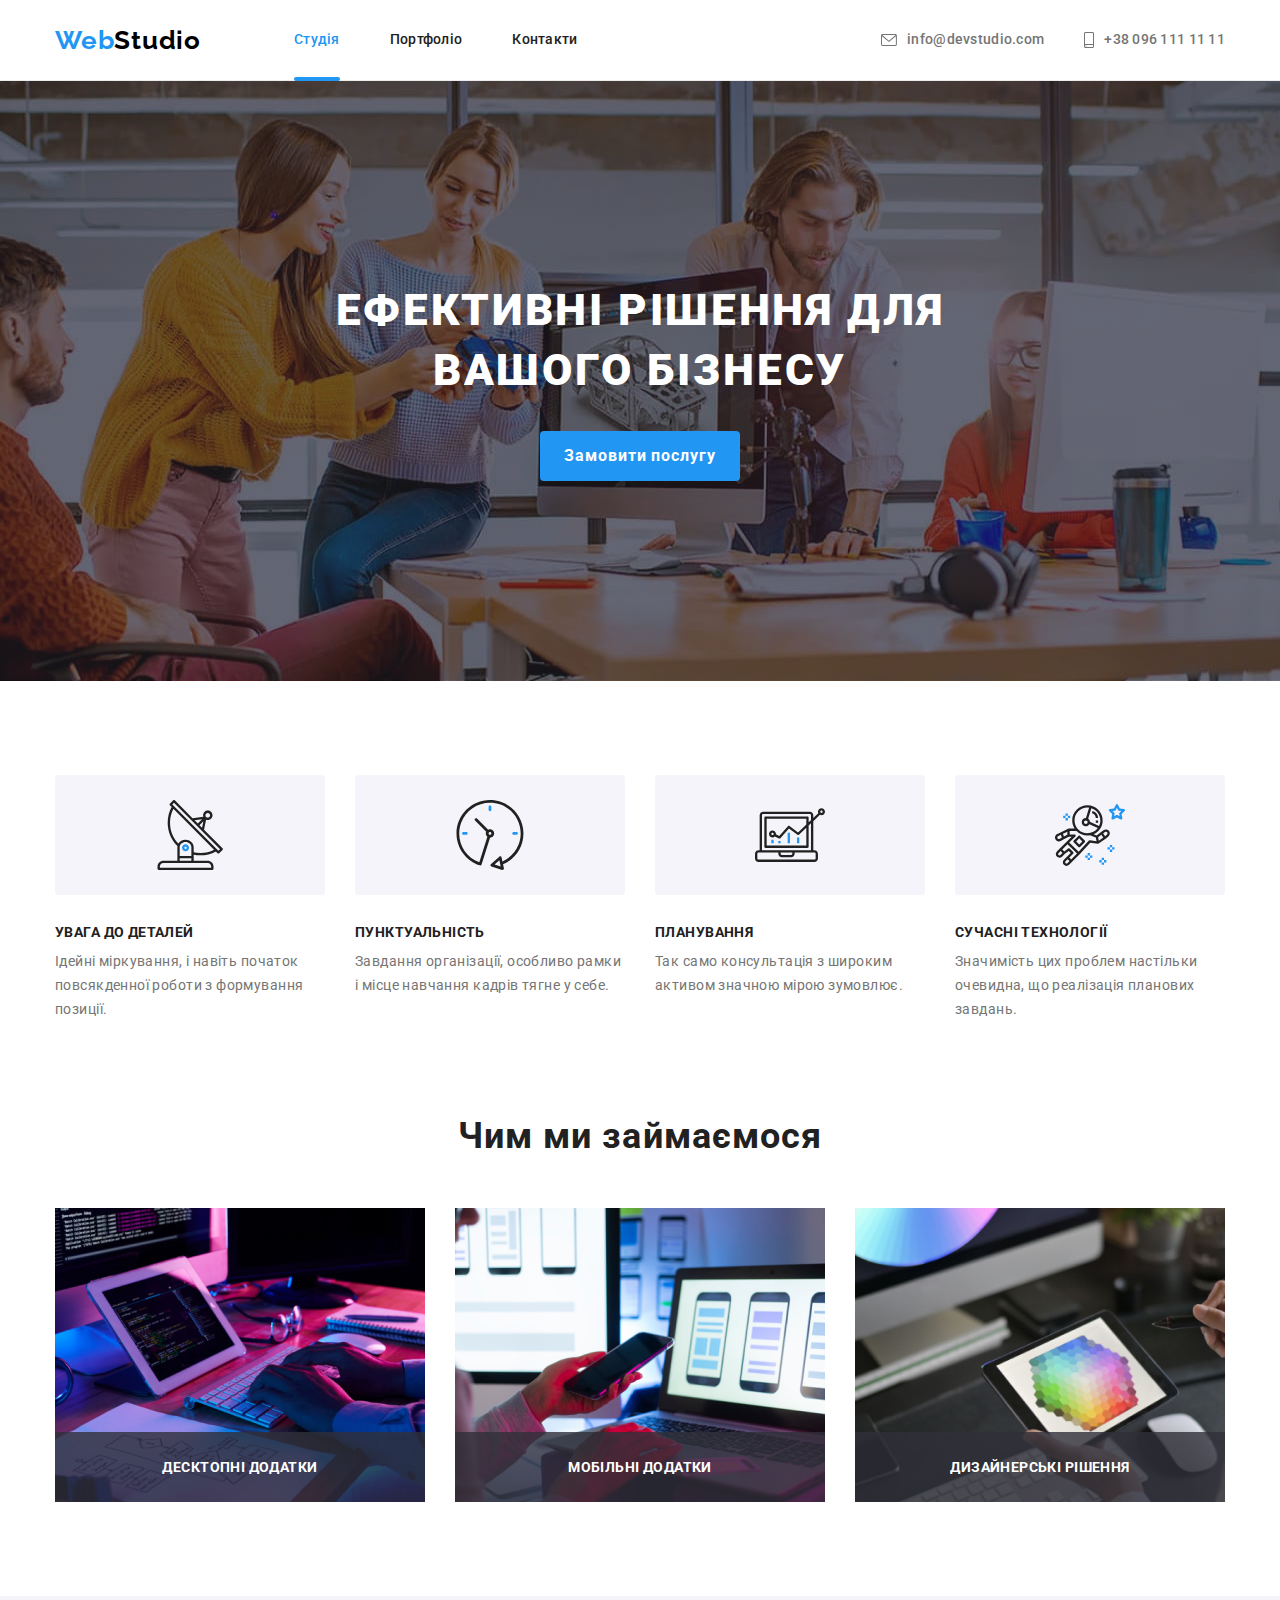
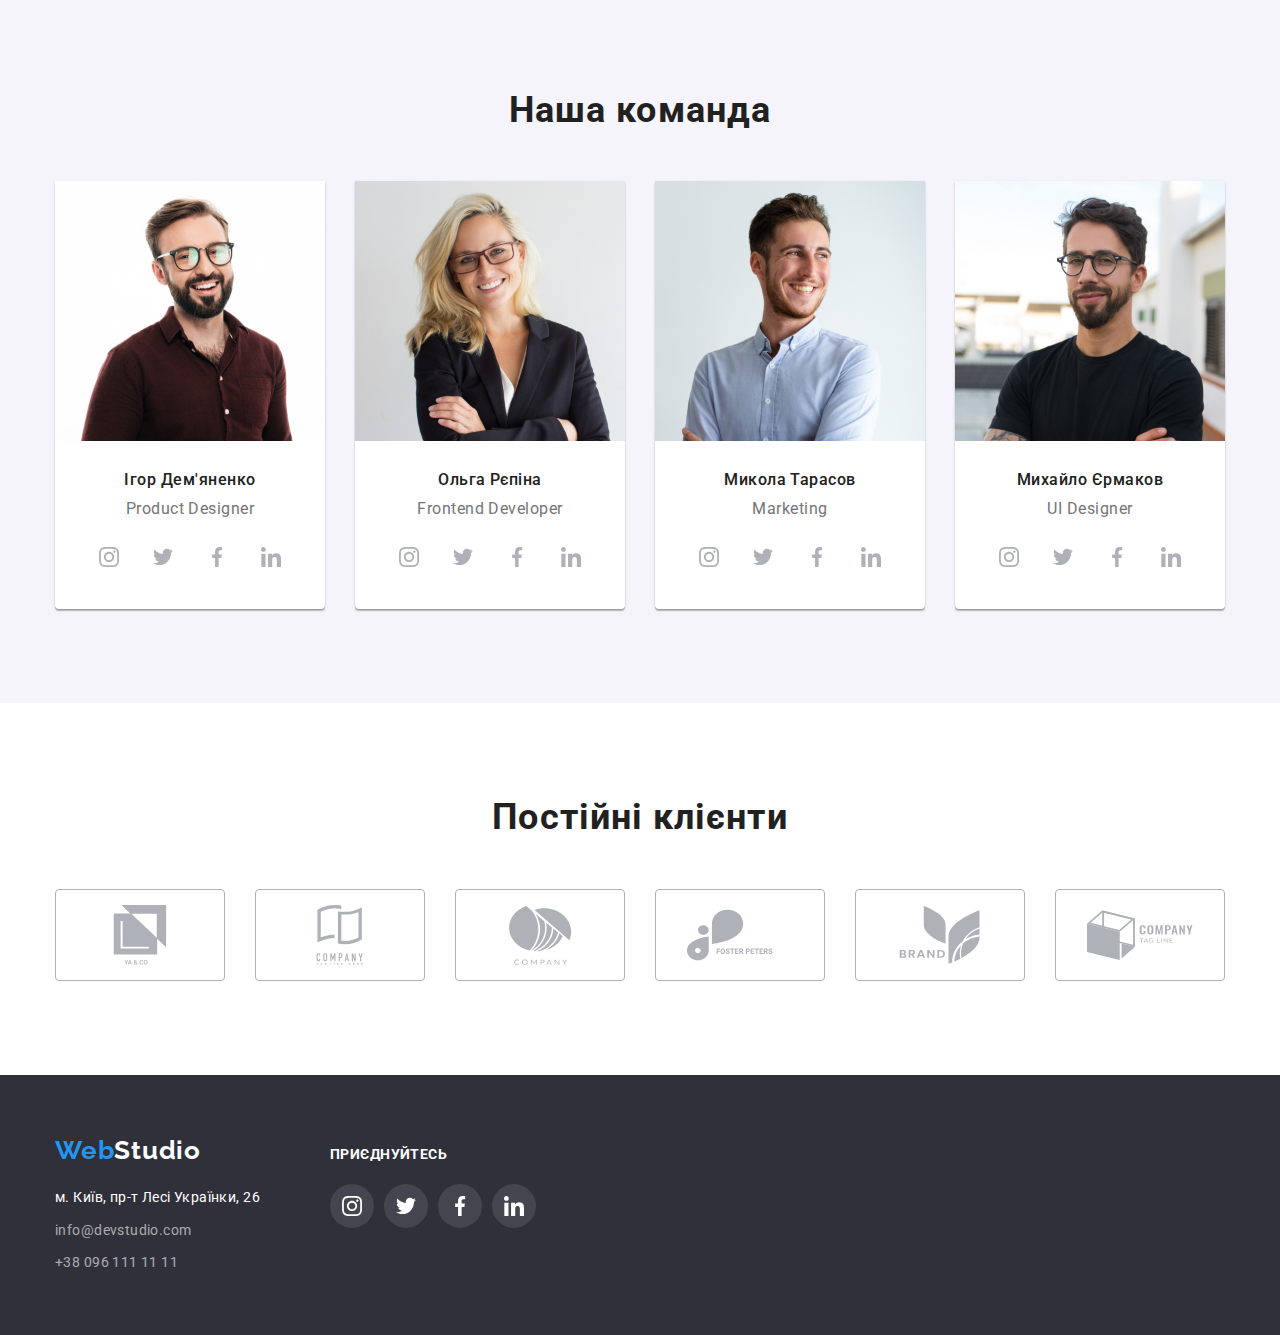
==== index.html @ 9bfa553c "start-hw" ====
<!DOCTYPE html>
<html lang="uk">
  <head>
    <meta charset="UTF-8" />
    <meta http-equiv="X-UA-Compatible" content="IE=edge" />
    <meta name="viewport" content="width=device-width, initial-scale=1.0" />
    <title>Document</title>
    <link rel="preconnect" href="https://fonts.googleapis.com" />
    <link rel="preconnect" href="https://fonts.gstatic.com" crossorigin />
    <link
      href="https://fonts.googleapis.com/css2?family=Raleway:wght@700&family=Roboto:wght@400;500;700;900&display=swap"
      rel="stylesheet"
    />
    <link
      rel="stylesheet"
      href="https://cdnjs.cloudflare.com/ajax/libs/modern-normalize/1.1.0/modern-normalize.min.css"
    />

    <link rel="stylesheet" href="./css/style.css" />
  </head>
  <body>
    <!-- Header -->
    <header>
      <div class="container">
        <a href="./index.html" class="logo">
          <span class="logo-title-one">Web</span
          ><span class="logo-title-two">Studio</span></a
        >
        <nav class="header-nav">
          <ul class="header-list">
            <li class="header-item">
              <a href="./index.html" class="list-link current">Студія</a>
            </li>
            <li class="header-item">
              <a href="./portfolio.html" class="list-link">Портфоліо</a>
            </li>
            <li class="header-item">
              <a href="./index.html" class="list-link">Контакти</a>
            </li>
          </ul>
        </nav>
        <ul class="header-link">
          <li class="header-items">
            <a href="mailto:info@devstudio.com" class="header-links"
              ><svg width="16" height="12" class="icon-mail">
                <use href="./images/icons.svg#icon-envelope1"></use>
              </svg>

              info@devstudio.com</a
            >
          </li>
          <li class="header-items">
            <a href="tel:+380961111111" class="header-links">
              <svg class="icon-tell" width="10" height="16">
                <use href="./images/icons.svg#icon-smartphone"></use>
              </svg>
              +38 096 111 11 11</a
            >
          </li>
        </ul>
      </div>
    </header>
    <main>
      <!--Hero-->
      <section class="hero">
        <div class="container">
          <h1 class="hero-title">
            Ефективні рішення для <br />
            вашого бізнесу
          </h1>
          <button type="button" class="button-primary" data-modal-open>
            Замовити послугу
          </button>
        </div>
      </section>
      <!--about-->
      <section class="section">
        <div class="container">
          <h2 class="about-titles">Наші особливості</h2>
          <ul class="about-list">
            <li class="about-items">
              <div class="icon-box">
                <svg class="icon-about">
                  <use href="./images/icons.svg#icon-antenna"></use>
                </svg>
              </div>
              <h3 class="about-title">УВАГА ДО ДЕТАЛЕЙ</h3>
              <p class="about-text">
                Ідейні міркування, і навіть початок повсякденної роботи з
                формування позиції.
              </p>
            </li>

            <li class="about-items">
              <div class="icon-box">
                <svg class="icon-about">
                  <use href="./images/icons.svg#icon-clock"></use>
                </svg>
              </div>
              <h3 class="about-title">ПУНКТУАЛЬНІСТЬ</h3>
              <p class="about-text">
                Завдання організації, особливо рамки і місце навчання кадрів
                тягне у себе.
              </p>
            </li>

            <li class="about-items">
              <div class="icon-box">
                <svg class="icon-about">
                  <use href="./images/icons.svg#icon-diagram"></use>
                </svg>
              </div>
              <h3 class="about-title">ПЛАНУВАННЯ</h3>
              <p class="about-text">
                Так само консультація з широким активом значною мірою зумовлює.
              </p>
            </li>

            <li class="about-items">
              <div class="icon-box">
                <svg class="icon-about">
                  <use href="./images/icons.svg#icon-astronaut"></use>
                </svg>
              </div>
              <h3 class="about-title">СУЧАСНІ ТЕХНОЛОГІЇ</h3>
              <p class="about-text">
                Значимість цих проблем настільки очевидна, що реалізація
                планових завдань.
              </p>
            </li>
          </ul>
        </div>
      </section>
      <!--Projects-->
      <section class="section projects">
        <div class="container">
          <h2 class="projects-title">Чим ми займаємося</h2>
          <ul class="projects-list">
            <li class="projects-img">
              <div class="projects-box">
                <img
                  src="./images/img1.jpg"
                  alt="Десктопні_додатки"
                  width="370"
                  height="294"
                />
                <div class="projects-tumb">
                  <p class="projects-text">ДЕСКТОПНІ ДОДАТКИ</p>
                </div>
              </div>
            </li>
            <li class="projects-img">
              <div class="projects-box">
                <img
                  src="./images/img2.jpg"
                  alt="мобільні_додатки "
                  width="370"
                  height="294"
                />
                <div class="projects-tumb">
                  <p class="projects-text">МОБІЛЬНІ ДОДАТКИ</p>
                </div>
              </div>
            </li>
            <li class="projects-img">
              <div class="projects-box">
                <img
                  src="./images/img3.jpg"
                  alt="дизайнерські_рішення"
                  width="370"
                  height="294"
                />
                <div class="projects-tumb">
                  <p class="projects-text">ДИЗАЙНЕРСЬКІ РІШЕННЯ</p>
                </div>
              </div>
            </li>
          </ul>
        </div>
      </section>
      <!--Team-->
      <section class="section team">
        <div class="container">
          <h2 class="team-title">Наша команда</h2>
          <ul class="team-list">
            <li class="team-box">
              <img
                src="./images/img4.jpg"
                alt=" Фото Ігор Дем'яненко"
                width="270"
                height="260"
              />
              <div class="team-content">
                <h3 class="team-names">Ігор Дем'яненко</h3>
                <p class="team-position">Product Designer</p>
                <ul class="team-soc-list">
                  <li class="team-soc-item">
                    <a href="#" class="icon-soc-link">
                      <svg width="20" height="20" class="team-soc-icon">
                        <use href="./images/icons.svg#icon-instagram"></use>
                      </svg>
                    </a>
                  </li>
                  <li class="team-soc-item">
                    <a href="#" class="icon-soc-link">
                      <svg width="20" height="20" class="team-soc-icon">
                        <use href="./images/icons.svg#icon-twitter"></use>
                      </svg>
                    </a>
                  </li>
                  <li class="team-soc-item">
                    <a href="#" class="icon-soc-link">
                      <svg width="20" height="20" class="team-soc-icon">
                        <use href="./images/icons.svg#icon-facebook"></use>
                      </svg>
                    </a>
                  </li>
                  <li class="team-soc-item">
                    <a href="#" class="icon-soc-link">
                      <svg width="20" height="20" class="team-soc-icon">
                        <use href="./images/icons.svg#icon-linkedin"></use>
                      </svg>
                    </a>
                  </li>
                </ul>
              </div>
            </li>

            <li class="team-box">
              <img
                src="./images/img5.jpg"
                alt="Фото Ольга Рєпіна"
                width="270"
                height="260"
              />
              <div class="team-content">
                <h3 class="team-names">Ольга Рєпіна</h3>
                <p class="team-position">Frontend Developer</p>
                <ul class="team-soc-list">
                  <li class="team-soc-item">
                    <a href="#" class="icon-soc-link">
                      <svg width="20" height="20" class="team-soc-icon">
                        <use href="./images/icons.svg#icon-instagram"></use>
                      </svg>
                    </a>
                  </li>
                  <li class="team-soc-item">
                    <a href="#" class="icon-soc-link">
                      <svg width="20" height="20" class="team-soc-icon">
                        <use href="./images/icons.svg#icon-twitter"></use>
                      </svg>
                    </a>
                  </li>
                  <li class="team-soc-item">
                    <a href="#" class="icon-soc-link">
                      <svg width="20" height="20" class="team-soc-icon">
                        <use href="./images/icons.svg#icon-facebook"></use>
                      </svg>
                    </a>
                  </li>
                  <li class="team-soc-item">
                    <a href="#" class="icon-soc-link">
                      <svg width="20" height="20" class="team-soc-icon">
                        <use href="./images/icons.svg#icon-linkedin"></use>
                      </svg>
                    </a>
                  </li>
                </ul>
              </div>
            </li>

            <li class="team-box">
              <img
                src="./images/img6.jpg"
                alt="Фото Микола Тарасов"
                width="270"
                height="260"
              />
              <div class="team-content">
                <h3 class="team-names">Микола Тарасов</h3>
                <p class="team-position">Marketing</p>
                <ul class="team-soc-list">
                  <li class="team-soc-item">
                    <a href="#" class="icon-soc-link">
                      <svg width="20" height="20" class="team-soc-icon">
                        <use href="./images/icons.svg#icon-instagram"></use>
                      </svg>
                    </a>
                  </li>
                  <li class="team-soc-item">
                    <a href="#" class="icon-soc-link">
                      <svg width="20" height="20" class="team-soc-icon">
                        <use href="./images/icons.svg#icon-twitter"></use>
                      </svg>
                    </a>
                  </li>
                  <li class="team-soc-item">
                    <a href="#" class="icon-soc-link">
                      <svg width="20" height="20" class="team-soc-icon">
                        <use href="./images/icons.svg#icon-facebook"></use>
                      </svg>
                    </a>
                  </li>
                  <li class="team-soc-item">
                    <a href="#" class="icon-soc-link">
                      <svg width="20" height="20" class="team-soc-icon">
                        <use href="./images/icons.svg#icon-linkedin"></use>
                      </svg>
                    </a>
                  </li>
                </ul>
              </div>
            </li>

            <li class="team-box">
              <img
                src="./images/img7.jpg"
                alt="Фото Михайло Єрмаков"
                width="270"
                height="260"
              />
              <div class="team-content">
                <h3 class="team-names">Михайло Єрмаков</h3>
                <p class="team-position">UI Designer</p>
                <ul class="team-soc-list">
                  <li class="team-soc-item">
                    <a href="#" class="icon-soc-link">
                      <svg width="20" height="20" class="team-soc-icon">
                        <use href="./images/icons.svg#icon-instagram"></use>
                      </svg>
                    </a>
                  </li>
                  <li class="team-soc-item">
                    <a href="#" class="icon-soc-link">
                      <svg width="20" height="20" class="team-soc-icon">
                        <use href="./images/icons.svg#icon-twitter"></use>
                      </svg>
                    </a>
                  </li>
                  <li class="team-soc-item">
                    <a href="#" class="icon-soc-link">
                      <svg width="20" height="20" class="team-soc-icon">
                        <use href="./images/icons.svg#icon-facebook"></use>
                      </svg>
                    </a>
                  </li>
                  <li class="team-soc-item">
                    <a href="#" class="icon-soc-link">
                      <svg width="20" height="20" class="team-soc-icon">
                        <use href="./images/icons.svg#icon-linkedin"></use>
                      </svg>
                    </a>
                  </li>
                </ul>
              </div>
            </li>
          </ul>
        </div>
      </section>
      <!--Clients-->
      <section class="section">
        <div class="container">
          <h2 class="client-title">Постійні клієнти</h2>
          <ul class="client-list">
            <li class="client-item">
              <a href="#" class="client-link">
                <svg width="106" height="60" class="client-icon">
                  <use href="./images/icons.svg#icon-yaco"></use>
                </svg>
              </a>
            </li>
            <li class="client-item">
              <a href="#" class="client-link">
                <svg width="106" height="60" class="client-icon">
                  <use href="./images/icons.svg#icon-tag-line-here"></use>
                </svg>
              </a>
            </li>
            <li class="client-item">
              <a href="#" class="client-link">
                <svg width="106" height="60" class="client-icon">
                  <use href="./images/icons.svg#icon-company"></use>
                </svg>
              </a>
            </li>
            <li class="client-item">
              <a href="#" class="client-link">
                <svg width="106" height="60" class="client-icon">
                  <use href="./images/icons.svg#icon-foster-peters"></use>
                </svg>
              </a>
            </li>
            <li class="client-item">
              <a href="#" class="client-link">
                <svg width="106" height="60" class="client-icon">
                  <use href="./images/icons.svg#icon-brand"></use>
                </svg>
              </a>
            </li>
            <li class="client-item">
              <a href="#" class="client-link">
                <svg width="106" height="60" class="client-icon">
                  <use href="./images/icons.svg#icon-tag-line"></use>
                </svg>
              </a>
            </li>
          </ul>
        </div>
      </section>
    </main>
    <!--Footer-->
    <footer>
      <div class="container footer-box">
        <div class="footer-address">
          <a href="./index.html" class="logo">
            <span class="logo-title-one">Web</span
            ><span class="logo-title-footer">Studio</span></a
          >
          <address>
            <p class="footer-text">м. Київ, пр-т Лесі Українки, 26</p>
            <ul class="footer-list">
              <li class="footer-item">
                <a href="mailto:info@devstudio.com" class="footer-link"
                  >info@devstudio.com</a
                >
              </li>
              <li class="footer-item">
                <a href="tel:+380961111111" class="footer-link"
                  >+38 096 111 11 11</a
                >
              </li>
            </ul>
          </address>
        </div>

        <div class="footer-social">
          <h2 class="footer-title">приєднуйтесь</h2>
          <ul class="footer-soc-list">
            <li class="footer-soc-item">
              <a href="#" class="footer-soc-link">
                <svg width="20" height="20" class="footer-soc-icon">
                  <use href="./images/icons.svg#icon-instagram"></use>
                </svg>
              </a>
            </li>
            <li class="footer-soc-item">
              <a href="#" class="footer-soc-link">
                <svg width="20" height="20" class="footer-soc-icon">
                  <use href="./images/icons.svg#icon-twitter"></use>
                </svg>
              </a>
            </li>
            <li class="footer-soc-item">
              <a href="#" class="footer-soc-link">
                <svg width="20" height="20" class="footer-soc-icon">
                  <use href="./images/icons.svg#icon-facebook"></use>
                </svg>
              </a>
            </li>
            <li class="footer-soc-item">
              <a href="#" class="footer-soc-link">
                <svg width="20" height="20" class="footer-soc-icon">
                  <use href="./images/icons.svg#icon-linkedin"></use>
                </svg>
              </a>
            </li>
          </ul>
        </div>
      </div>
    </footer>
    <!--Modal-->
    <div class="backdrop is-hidden" data-modal>
      <div class="modal">
        <button type="button" class="modal-close" data-modal-close>
          <svg class="close-svg" width="18" height="18">
            <use href="./images/icons.svg#icon-close"></use>
          </svg>
        </button>
      </div>
    </div>
    <script src="./js/modal.js"></script>
  </body>
</html>
---- css/style.css ----
:root {
  --color-primary: #212121;
  --color-primary-white: #ffffff;
  --color-secondary: #757575;
  --color-active: #2196f3;
  --color-button-active: #188ce8;
  --сolor-logo: #000000;
  --bgc-team: #f5f4fa;
  --bgc-footer: #2f303a;
  --color-footer: rgba(255, 255, 255, 0.6);
  --color-border-bottom: #ececec;
  --color-border-card: #eeeeee;
  --color-icon: #afb1b8;
}
a {
  text-decoration: none;
}
ul {
  list-style: none;
  margin: 0px;
  padding-left: 0px;
}
p,
h1,
h2,
h3,
h4,
h5,
h6 {
  margin: 0px;
}

body {
  background-color: var(--color-primary-white);
  font-family: Roboto, sans-serif;
  color: var(--color-primary);
}
.section {
  padding-top: 94px;
  padding-bottom: 94px;
}
.container {
  width: 1200px;
  margin: 0px auto;
  padding: 0 15px;
}
img {
  display: block;
  max-width: 100%;
}

/* -----HEADER----- */
header {
  border-bottom: 1px solid var(--color-border-bottom);
}

header .container {
  display: flex;
  align-items: center;
}

.logo {
  margin-right: 93px;

  font-family: Raleway, sans-serif;
  font-weight: 700;
  font-size: 26px;
  line-height: 1.19;
  letter-spacing: 0.03em;
}

.logo-title-one {
  color: var(--color-active);
}

.logo-title-two {
  color: var(--сolor-logo);
}

.header-list {
  display: flex;
}

.header-item:not(:last-child) {
  margin-right: 50px;
}

.list-link {
  display: block;
  padding-top: 32px;
  padding-bottom: 32px;
  font-weight: 500;
  font-size: 14px;
  line-height: 1.14;
  letter-spacing: 0.02em;
  color: var(--color-primary);
  transition: color 250ms cubic-bezier(0.4, 0, 0.2, 1);
}

.list-link:hover,
.list-link:focus {
  color: var(--color-active);
}
.header-items:not(:last-child) {
  margin-right: 40px;
}
.header-link {
  display: flex;
  margin-left: auto;
}

.header-links {
  width: 100%;
  height: 100%;
  display: flex;
  justify-content: center;
  align-items: center;
  font-weight: 500;
  font-size: 14px;
  line-height: 1.14;
  letter-spacing: 0.02em;

  color: var(--color-secondary);
  transition: color 250ms cubic-bezier(0.4, 0, 0.2, 1);
}

.header-links:hover,
.header-links:focus {
  color: var(--color-active);
}

.icon-mail {
  margin-right: 10px;
  fill: currentColor;
}
.icon-tell {
  margin-right: 10px;
  fill: currentColor;
}
.current {
  color: var(--color-active);
  position: relative;
}

.current::after {
  content: "";

  position: absolute;
  bottom: -1px;

  display: block;
  width: 100%;
  height: 4px;
  background-color: var(--color-active);
  border-radius: 2px;
}
/* -----HERO----- */
.hero {
  padding-top: 200px;
  padding-bottom: 200px;

  background-color: var(--bgc-footer);

  max-width: 1600px;
  margin-right: auto;
  margin-left: auto;
  background-image: linear-gradient(
      to right,
      rgba(47, 48, 58, 0.4),
      rgba(47, 48, 58, 0.4)
    ),
    url(../images/banner-hero.jpg);
  background-size: cover;
  background-repeat: no-repeat;
  background-position: center;
}

.hero-title {
  margin-bottom: 30px;
  color: var(--color-primary-white);
  font-weight: 900;
  font-size: 44px;
  line-height: 1.36;
  text-align: center;
  letter-spacing: 0.06em;
  text-transform: uppercase;
}

.button-primary {
  display: block;
  margin: 0 auto;
  padding: 10px 24px;

  font-family: inherit;
  font-weight: 700;
  font-size: 16px;
  line-height: 1.87;
  text-align: center;
  letter-spacing: 0.06em;
  border: none;
  border-radius: 4px;
  color: var(--color-primary-white);
  background-color: var(--color-active);
  cursor: pointer;

  transition: background-color 250ms cubic-bezier(0.4, 0, 0.2, 1);
}
.button-primary:hover,
.button-primary:focus,
.button-primary:active {
  background-color: var(--color-button-active);
}
/* -----ABOUT----- */

.about-titles {
  position: absolute;
  width: 1px;
  height: 1px;
  margin: -1px;
  border: 0;
  padding: 0;
  white-space: nowrap;
  clip-path: inset(100%);
  clip: rect(0 0 0 0);
  overflow: hidden;
}

.about-list {
  display: flex;
}
.about-items {
  flex-basis: calc((100% - 90px) / 4);
}
.about-items:not(:last-child) {
  margin-right: 30px;
}

.about-title {
  margin-bottom: 10px;
  font-weight: 700;
  font-size: 14px;
  line-height: 1.14;
  letter-spacing: 0.03em;
  text-transform: uppercase;
}

.about-text {
  font-size: 14px;
  line-height: 1.7;
  letter-spacing: 0.03em;

  color: var(--color-secondary);
}
.icon-box {
  display: flex;
  width: 270px;
  height: 120px;
  margin-bottom: 30px;
  align-items: center;
  justify-content: center;
  background-color: var(--bgc-team);
  border-radius: 4px;
}

.icon-about {
  width: 70px;
  height: 70px;
}

/* -----PROJECTS----- */
.projects {
  padding-top: 0;
}

.projects-box{
position: relative;
}

.projects-title {
  margin-bottom: 50px;
  font-weight: 700;
  font-size: 36px;
  line-height: 1.16;
  text-align: center;
  letter-spacing: 0.03em;
}
.projects-list {
  display: flex;
  align-items: center;
}
.projects-img {
  display: block;
  
}
.projects-img:not(:last-child) {
  margin-right: 30px;
}

.projects-tumb {
  display: flex;
  justify-content: center;
  align-items: center;
  position: absolute;
  width: 370px;
  height: 70px;
  bottom: 0px;
  background-color: rgba(47, 48, 58, 0.8);
}
.projects-text {
  font-weight: 700;
  font-size: 14px;
  line-height: calc(16 / 14);
  text-align: center;
  letter-spacing: 0.03em;
  text-transform: uppercase;
  color: var(--color-primary-white);
}
/* -----TEAM----- */
.team {
  background-color: var(--bgc-team);
}

.team-box {
  background-color: var(--color-primary-white);
  box-shadow: 0px 1px 3px rgba(0, 0, 0, 0.12), 0px 1px 1px rgba(0, 0, 0, 0.14),
    0px 2px 1px rgba(0, 0, 0, 0.2);
  border-radius: 0px 0px 4px 4px;
}
.team-box:not(:last-child) {
  margin-right: 30px;
}

.team-title {
  margin-bottom: 50px;
  font-weight: 700;
  font-size: 36px;
  line-height: 1.16;
  text-align: center;
  letter-spacing: 0.03em;
}
.team-list {
  display: flex;
  align-items: center;
}

.team-content {
  padding-top: 30px;
  padding-bottom: 30px;
}

.team-names {
  margin-bottom: 10px;
  font-weight: 500;
  font-size: 16px;
  line-height: 1.18;
  text-align: center;
  letter-spacing: 0.03em;
}
.team-position {
  margin-bottom: 16px;
  font-size: 16px;
  line-height: 1.18;
  text-align: center;
  letter-spacing: 0.03em;

  color: var(--color-secondary);
}
.team-soc-list {
  display: flex;
  justify-content: center;
  align-items: center;
}

.team-soc-item {
  width: 44px;
  height: 44px;
}
.team-soc-item:not(:last-child) {
  margin-right: 10px;
}
.icon-soc-link {
  display: flex;
  justify-content: center;
  align-items: center;
  width: 100%;
  height: 100%;
  border-radius: 50%;
  color: var(--color-icon);
  transition: background-color 250ms cubic-bezier(0.4, 0, 0.2, 1),
    color 250ms cubic-bezier(0.4, 0, 0.2, 1);
}
.icon-soc-link:hover,
.icon-soc-link:focus {
  background-color: var(--color-active);
  color: var(--color-primary-white);
}
.team-soc-icon {
  fill: currentColor;
}
/* -----CLIENTS----- */
.client-title {
  margin-bottom: 50px;
  font-weight: 700;
  font-size: 36px;
  line-height: 1.16;
  text-align: center;
  letter-spacing: 0.03em;
  color: var(--color-primary);
}
.client-list {
  display: flex;
  justify-content: center;
  align-items: center;
}
.client-item {
  width: 170px;
  height: 92px;
}

.client-item:not(:last-child) {
  margin-right: 30px;
}
.client-link {
  display: flex;
  justify-content: center;
  align-items: center;
  text-align: center;
  width: 100%;
  height: 100%;
  color: var(--color-icon);
  border: 1px solid var(--color-icon);
  border-radius: 4px;
  transition: border-color 250ms cubic-bezier(0.4, 0, 0.2, 1),
    color 250ms cubic-bezier(0.4, 0, 0.2, 1);
}
.client-link:hover,
.client-link:focus {
  border-color: var(--color-active);
  color: var(--color-active);
}
.client-icon {
  fill: currentColor;
}

/* -----FOOTER----- */
footer {
  padding-top: 60px;
  padding-bottom: 60px;
  background-color: var(--bgc-footer);
}
.footer-box {
  display: flex;
  align-items: baseline;
}

.footer-address {
  margin-right: 70px;
}

footer .logo {
  display: block;
  margin-bottom: 20px;
  margin-right: 0;
}
.logo-title-footer {
  color: var(--color-primary-white);
}
.footer-text {
  margin-bottom: 9px;
  font-style: normal;
  font-size: 14px;
  line-height: 1.7;
  letter-spacing: 0.03em;

  color: var(--color-primary-white);
}
.footer-link {
  font-style: normal;
  font-size: 14px;
  line-height: 1.7;
  letter-spacing: 0.03em;
  color: var(--color-footer);
  transition: color 250ms cubic-bezier(0.4, 0, 0.2, 1);
}
.footer-link:hover,
.footer-link:focus {
  color: var(--color-active);
}
.footer-item:not(:last-child) {
  margin-bottom: 9px;
}
.footer-social {
  display: block;
  justify-content: center;
  align-items: center;
}
.footer-title {
  margin-bottom: 20px;
  font-weight: 700;
  font-size: 14px;
  line-height: 1.44;
  letter-spacing: 0.03em;
  text-transform: uppercase;
  color: var(--color-primary-white);
}
.footer-soc-list {
  display: flex;
  justify-content: center;
  align-items: center;
}
.footer-soc-item {
  width: 44px;
  height: 44px;
}
.footer-soc-item:not(:last-child) {
  margin-right: 10px;
}
.footer-soc-link {
  display: flex;
  justify-content: center;
  align-items: center;
  width: 100%;
  height: 100%;
  border-radius: 50%;
  background-color: rgba(255, 255, 255, 0.1);
  color: var(--color-primary-white);
  transition: background-color 250ms cubic-bezier(0.4, 0, 0.2, 1);
}
.footer-soc-link:hover,
.footer-soc-link:focus {
  background-color: var(--color-active);
}
.footer-soc-icon {
  fill: currentColor;
}
/* -----FILTERS----- */

.filters-list {
  display: flex;
  justify-content: center;
  margin-bottom: 50px;
}

.filter-item:not(:last-child) {
  margin-right: 8px;
}

.filter-button {
  padding: 6px 22px;
  font-family: inherit;
  font-weight: 500;
  font-size: 16px;
  line-height: 1.62;
  letter-spacing: 0.03em;
  background-color: var(--bgc-team);
  border-radius: 4px;
  border: none;
  cursor: pointer;
  transition: background-color 250ms cubic-bezier(0.4, 0, 0.2, 1),
    color 250ms cubic-bezier(0.4, 0, 0.2, 1),
    box-shadow 250ms cubic-bezier(0.4, 0, 0.2, 1);
}
.filter-button:hover,
.filter-button:focus,
.filter-button:active {
  background-color: var(--color-active);
  color: var(--color-primary-white);
  box-shadow: 0px 3px 1px rgba(0, 0, 0, 0.1), 0px 1px 2px rgba(0, 0, 0, 0.08),
    0px 2px 2px rgba(0, 0, 0, 0.12);
}

/* -----PORTFOLIO----- */

.portfolio-title {
  position: absolute;
  width: 1px;
  height: 1px;
  margin: -1px;
  border: 0;
  padding: 0;
  white-space: nowrap;
  clip-path: inset(100%);
  clip: rect(0 0 0 0);
  overflow: hidden;
}

.portfolio-list {
  display: flex;
  flex-wrap: wrap;
}
.portfolio-items {
  flex-basis: calc((100% - 60px) / 3);
  margin-right: 30px;
  margin-bottom: 30px;
}
.portfolio-items:nth-child(3n) {
  margin-right: 0;
}
.portfolio-items :nth-last-child(-n + 3) {
  margin-bottom: 0;
}

.portfolio-list-title {
  font-weight: 700;
  font-size: 18px;
  line-height: 2;
  margin-bottom: 4px;
  color: var(--color-primary);
}
.portfolio-text {
  margin-top: 4px;
  font-size: 16px;
  line-height: 1.87;
  letter-spacing: 0.03em;
  color: var(--color-secondary);
}
.card-contents {
  padding: 20px 24px;
  border: 1px solid var(--color-border-card);
}
.potrfolio-link:hover .overlay,
.potrfolio-link:focus .overlay {
  transform: translateX(0);
}
.potrfolio-link:hover,
.potrfolio-link:focus {
  box-shadow: 0px 4px 4px rgba(0, 0, 0, 0.25), 0px 4px 4px rgba(0, 0, 0, 0.06),
    1px 4px 6px rgba(0, 0, 0, 0.16);
}

.potrfolio-link {
  display: block;
  transition: box-shadow 250ms cubic-bezier(0.4, 0, 0.2, 1);
}
.portfolio-tumb {
  position: relative;
  overflow: hidden;
}

.overlay {
  position: absolute;
  left: 0px;
  bottom: 0px;
  width: 100%;
  height: 100%;
  padding-top: 63px;
  padding-left: 24px;
  padding-right: 24px;
  transform: translateY(100%);
  background-color: rgba(33, 150, 243, 0.9);
  transition: transform 250ms cubic-bezier(0.4, 0, 0.2, 1);
}

.overlay-text {
  font-family: inherit;
  font-weight: 400;
  font-size: 18px;
  line-height: calc(28 / 18);
  letter-spacing: 0.03em;
  color: var(--color-primary-white);
}
/* ---MODAL--- */
.backdrop {
  position: fixed;
  top: 0;
  left: 0;
  width: 100%;
  height: 100%;
  background-color: rgba(0, 0, 0, 0.2);
  opacity: 1;
  transition: opacity 250ms cubic-bezier(0.4, 0, 0.2, 1);
}

.backdrop.is-hidden {
  opacity: 0;
  pointer-events: none;
}

.backdrop.is-hidden .modal {
  transform: translate(-50%, -50%) scale(1.1);
}

.modal {
  position: absolute;
  width: 528px;
  height: 581px;
  top: 50%;
  left: 50%;
  border-radius: 4px;
  background-color: var(--color-primary-white);
  transform: translate(-50%, -50%) scale(1);
  transition: transform 250ms cubic-bezier(0.4, 0, 0.2, 1);
  box-shadow: 0px 1px 3px rgba(0, 0, 0, 0.12), 0px 1px 1px rgba(0, 0, 0, 0.14),
    0px 2px 1px rgba(0, 0, 0, 0.2);
}

.modal-close {
  display: flex;
  justify-content: center;
  align-items: center;
  cursor: pointer;
  width: 30px;
  height: 30px;
  background-color: var(--color-primary-white);
  border: 1px solid rgba(0, 0, 0, 0.1);
  border-radius: 50%;
  padding: 6px;
  position: absolute;
  top: 8px;
  left: 490px;
  bottom: 543px;
  right: 8px;
}
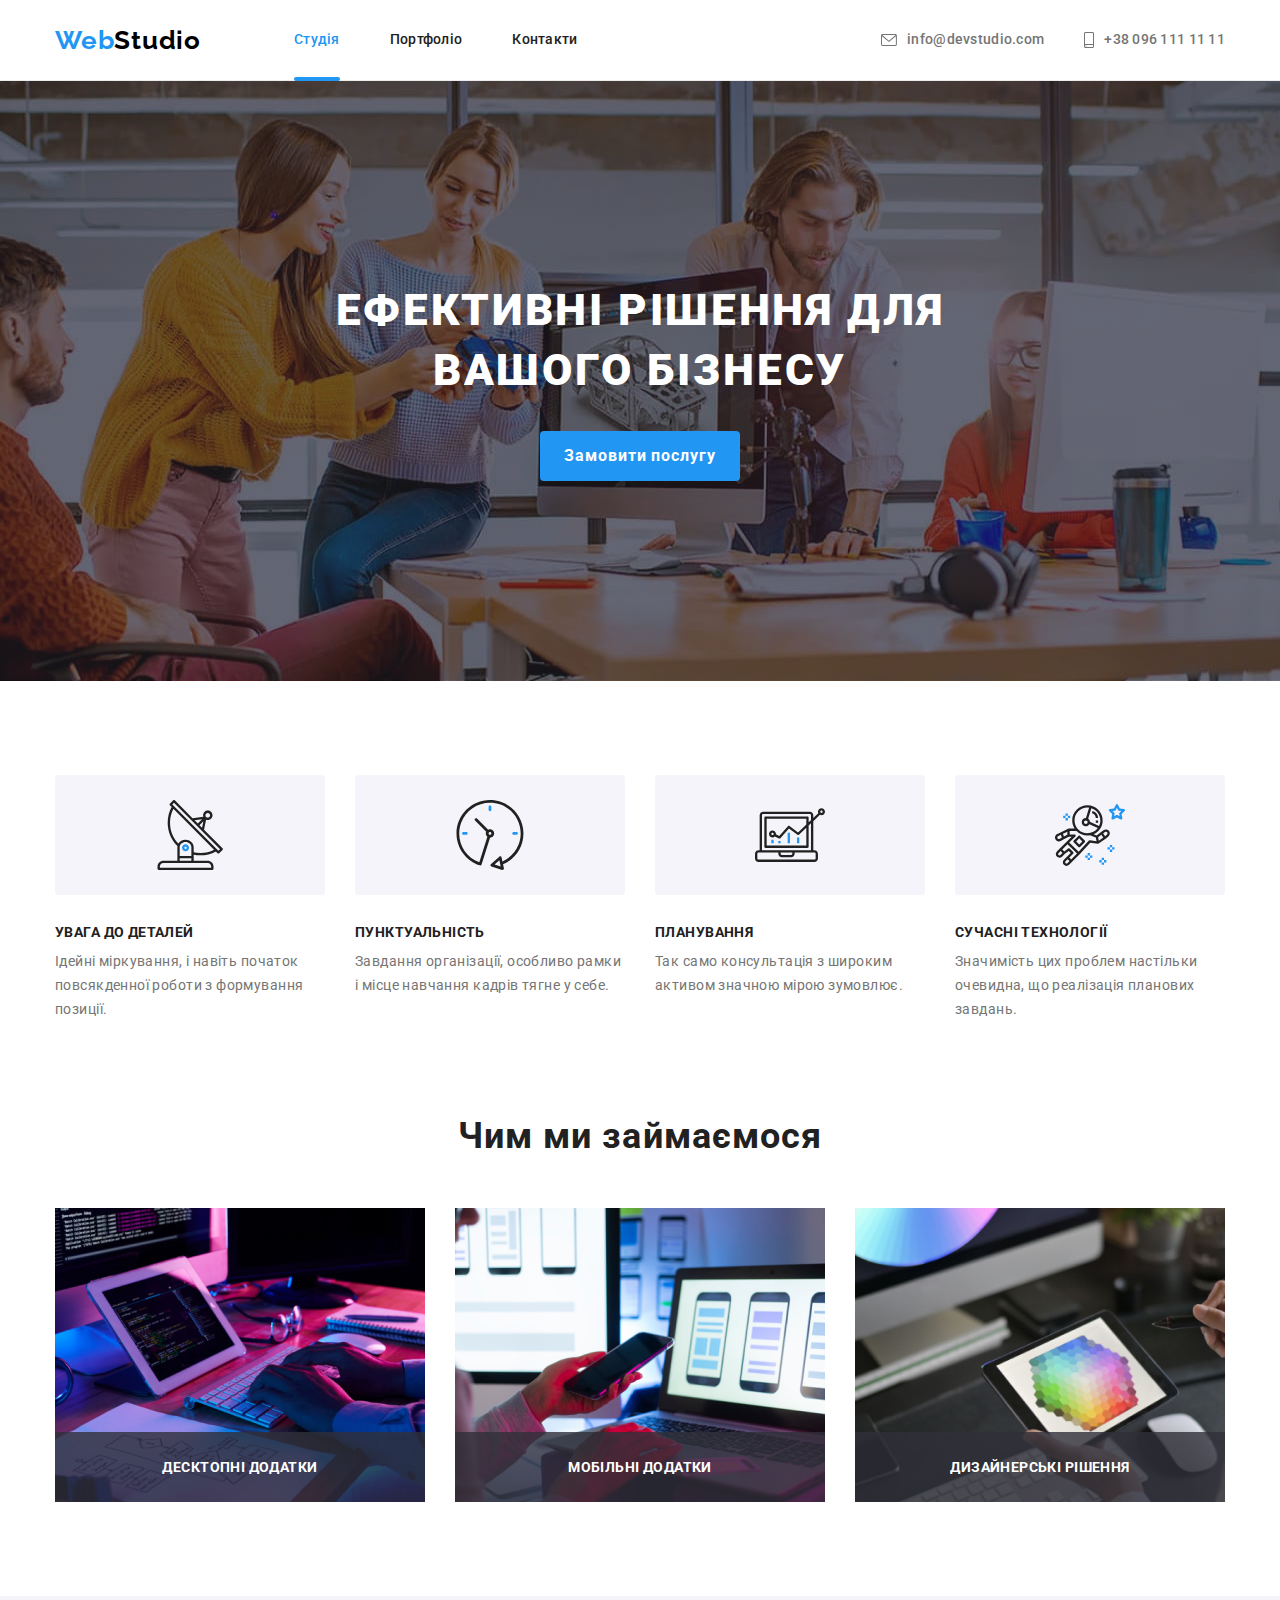
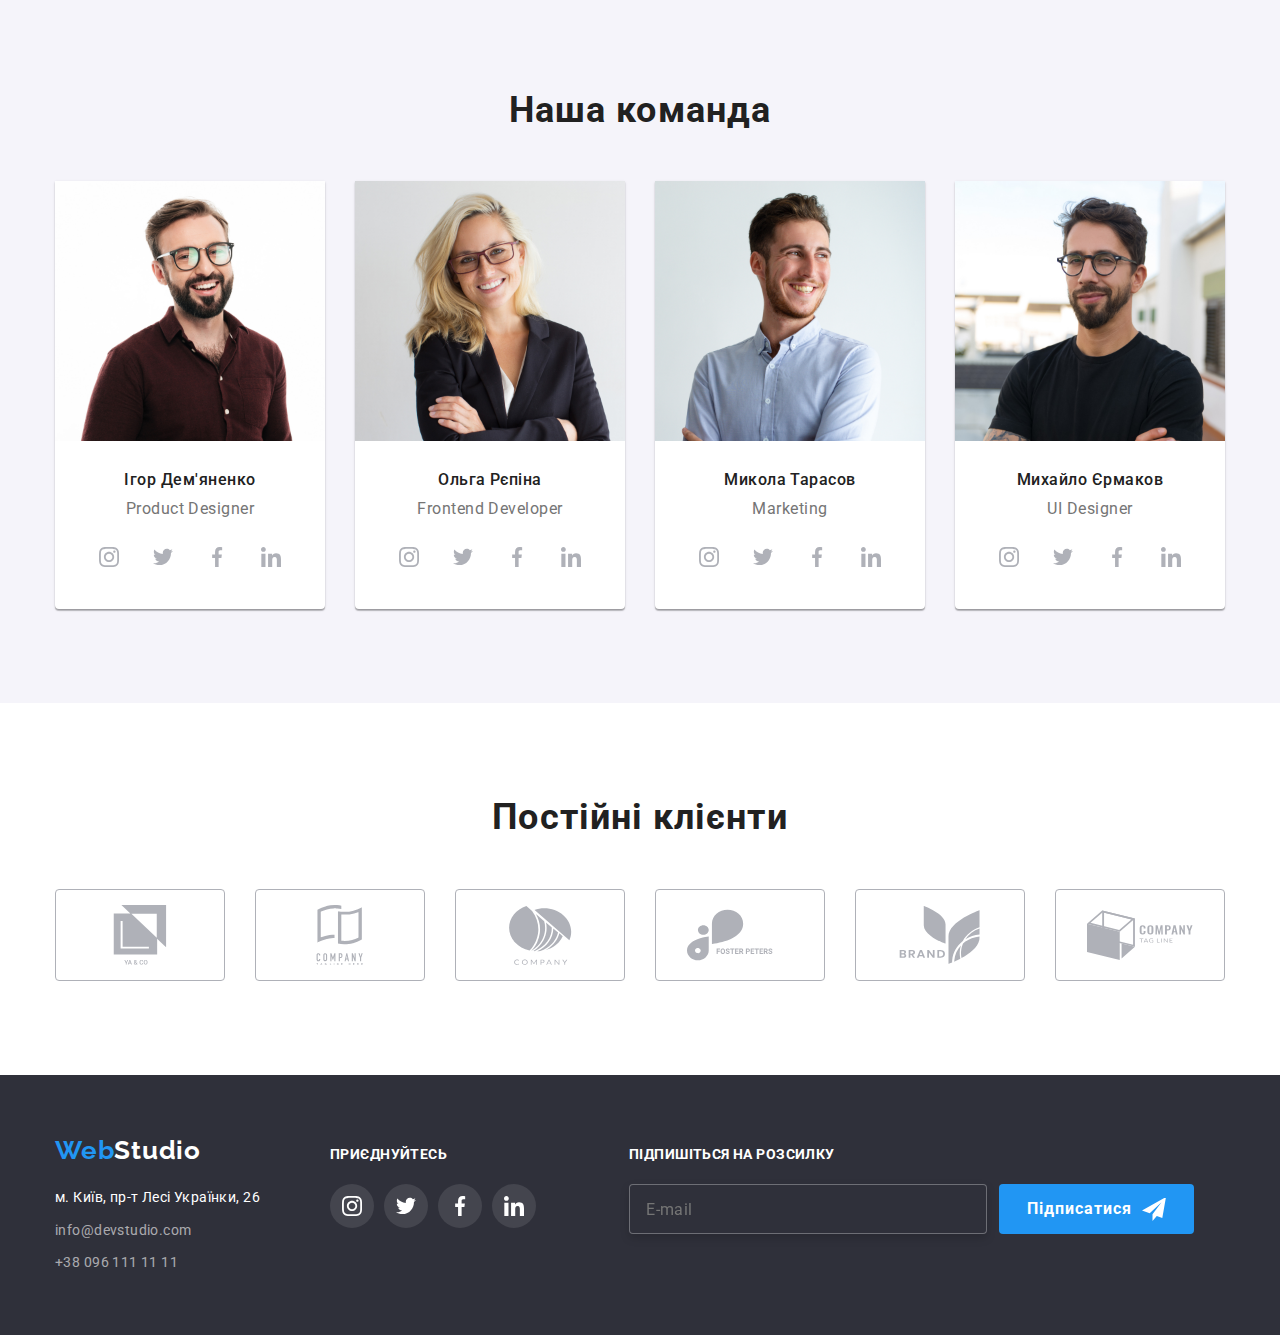
==== commit 0f83368c: "hw6-add-forms" ====
--- a/index.html
+++ b/index.html
@@ -466,16 +466,83 @@
             </li>
           </ul>
         </div>
+        <!-- Form Footer -->
+        <div class="footer-form">
+          <form class="form-sign-up">
+            <label for="email" class="footer-title"
+              >Підпишіться на розсилку</label
+            >
+            <div class="subscribe">
+              <input type="email" name="mail" id="email" placeholder="E-mail" />
+              <button type="submit" class="footer-btn">
+                Підписатися
+                <svg width="24" height="24" class="icon-submit">
+                  <use href="./images/icons.svg#icon-icon-send"></use>
+                </svg>
+              </button>
+            </div>
+          </form>
+        </div>
       </div>
     </footer>
     <!--Modal-->
     <div class="backdrop is-hidden" data-modal>
       <div class="modal">
-        <button type="button" class="modal-close" data-modal-close>
-          <svg class="close-svg" width="18" height="18">
-            <use href="./images/icons.svg#icon-close"></use>
-          </svg>
-        </button>
+        <form class="modal-form">
+          <p class="modal-text">Залиште свої дані, ми вам передзвонимо</p>
+          <div class="form-tumb">
+            <label class="form-label" for="modal-user-name">Ім'я</label>
+            <input class="form-input" type="text" name="name" id="modal-user-name" />
+            <svg class="modal-svg" width="18" height="18">
+              <use href="./images/icons.svg#icon-person"></use>
+            </svg>
+          </div>
+          <div class="form-tumb">
+            <label class="form-label" for="user-tell">Телефон</label>
+            <input class="form-input" type="tel" name="tell" id="user-tell" />
+            <svg class="modal-svg" width="18" height="18">
+              <use href="./images/icons.svg#icon-phone"></use>
+            </svg>
+          </div>
+          <div class="form-tumb">
+            <label class="form-label" for="user-mail">Пошта</label>
+            <input class="form-input" type="email" name="mail" id="user-mail" />
+            <svg class="modal-svg" width="18" height="18">
+              <use href="./images/icons.svg#icon-email"></use>
+            </svg>
+          </div>
+          <div class="form-comment">
+            <label class="form-label" for="comment">Коментар</label>
+            <textarea
+              class="form-textarea"
+              name="comment"
+              id="comment"
+              rows="5"
+              placeholder="Введіть текст"
+            ></textarea>
+          </div>
+          <!-- Сheckbox -->
+          <div class="form-checkbox">
+            <label class="form-policy">
+              <input
+                class="form-icon-checkbox form-icon-checkbox-hidden"
+                type="checkbox"
+                name="policy"
+              />
+              <span class="form-icon-checkbox"></span>
+              <span class="checkbox-text"
+                >Погоджуюся з розсилкою та приймаю
+                <a href="#" class="form-link"> Умови договору</a></span
+              >
+            </label>
+          </div>
+          <button type="submit" class="form-button-submit">Відправити</button>
+          <button type="button" class="modal-close" data-modal-close>
+            <svg class="close-svg" width="18" height="18">
+              <use href="./images/icons.svg#icon-close"></use>
+            </svg>
+          </button>
+        </form>
       </div>
     </div>
     <script src="./js/modal.js"></script>
--- a/css/style.css
+++ b/css/style.css
@@ -48,6 +48,10 @@
   display: block;
   max-width: 100%;
 }
+input,
+textarea {
+  outline: none;
+}
 
 /* -----HEADER----- */
 header {
@@ -272,8 +276,8 @@
   padding-top: 0;
 }
 
-.projects-box{
-position: relative;
+.projects-box {
+  position: relative;
 }
 
 .projects-title {
@@ -290,7 +294,6 @@
 }
 .projects-img {
   display: block;
-  
 }
 .projects-img:not(:last-child) {
   margin-right: 30px;
@@ -493,6 +496,7 @@
   display: block;
   justify-content: center;
   align-items: center;
+  margin-right: 93px;
 }
 .footer-title {
   margin-bottom: 20px;
@@ -532,6 +536,62 @@
 }
 .footer-soc-icon {
   fill: currentColor;
+}
+/* ---Footer Form--- */
+
+.footer-form {
+  display: flex;
+  align-items: flex-end;
+}
+
+.subscribe {
+  display: flex;
+  margin-top: 20px;
+}
+.subscribe input {
+  position: relative;
+  width: 358px;
+  height: 50px;
+  padding: 15px 16px;
+
+  font-weight: 400;
+  font-size: 16px;
+  line-height: 1.25;
+  letter-spacing: 0.03em;
+
+  cursor: pointer;
+  color: rgba(255, 255, 255, 0.6);
+  background: #2f303a;
+  border: 1px solid rgba(255, 255, 255, 0.3);
+  filter: drop-shadow(0px 4px 4px rgba(0, 0, 0, 0.15));
+  border-radius: 4px;
+}
+
+.footer-btn {
+  display: flex;
+  align-items: center;
+  border: none;
+  margin-left: 12px;
+  border-radius: 4px;
+  padding: 10px 28px;
+  font-weight: 700;
+  font-size: 16px;
+  line-height: calc(30 / 16);
+  letter-spacing: 0.06em;
+  font-family: inherit;
+  cursor: pointer;
+  text-align: center;
+  color: var(--color-primary-white);
+  background-color: var(--color-active);
+  transition: background-color 250ms cubic-bezier(0.4, 0, 0.2, 1);
+}
+.footer-btn:focus,
+.footer-btn:hover {
+  background-color: var(--color-button-active);
+}
+
+.icon-submit {
+  margin-left: 10px;
 }
 /* -----FILTERS----- */
 
@@ -686,6 +746,7 @@
   height: 581px;
   top: 50%;
   left: 50%;
+  padding: 40px;
   border-radius: 4px;
   background-color: var(--color-primary-white);
   transform: translate(-50%, -50%) scale(1);
@@ -710,4 +771,167 @@
   left: 490px;
   bottom: 543px;
   right: 8px;
-}
+  transition: fill 250ms cubic-bezier(0.4, 0, 0.2, 1);
+}
+.modal-close:hover,
+.modal-close:focus {
+  fill: var(--color-active);
+}
+.modal-form {
+  width: 100%;
+}
+.modal-text {
+  margin-bottom: 12px;
+  font-weight: 700;
+  font-size: 20px;
+  line-height: 1.15;
+  text-align: center;
+  letter-spacing: 0.03em;
+  color: var(--color-primary);
+}
+
+.form-tumb {
+  position: relative;
+  display: flex;
+  flex-direction: column;
+  margin-bottom: 10px;
+}
+
+.form-label {
+  font-weight: 400;
+  margin-bottom: 4px;
+  text-align: left;
+  font-size: 12px;
+  line-height: 1.16;
+  letter-spacing: 0.01em;
+  color: var(--color-secondary);
+}
+
+.form-input {
+  padding-top: 11px;
+  padding-bottom: 11px;
+  padding-left: 42px;
+  border: 1px solid rgba(33, 33, 33, 0.2);
+  border-radius: 4px;
+  cursor: pointer;
+  transition: border-color 250ms cubic-bezier(0.4, 0, 0.2, 1);
+}
+.form-input:hover,
+.form-input:focus {
+  border-color: var(--color-active);
+}
+.form-input:hover ~ .modal-svg,
+.form-input:focus ~ .modal-svg {
+  fill: var(--color-active);
+}
+.modal-svg {
+  position: absolute;
+  top: 50%;
+  left: 12px;
+  fill: currentColor;
+  transition: fill 250ms cubic-bezier(0.4, 0, 0.2, 1);
+}
+.form-comment {
+  display: flex;
+  flex-direction: column;
+  margin-bottom: 20px;
+}
+
+.form-textarea {
+  height: 120px;
+  padding: 12px 16px;
+  resize: none;
+  cursor: pointer;
+  border: 1px solid rgba(33, 33, 33, 0.2);
+  border-radius: 4px;
+  transition: border-color 250ms cubic-bezier(0.4, 0, 0.2, 1);
+}
+.form-textarea:hover,
+.form-textarea:focus {
+  border-color: var(--color-active);
+}
+
+.form-checkbox {
+  display: flex;
+  align-items: center;
+  justify-content: center;
+  margin-bottom: 30px;
+}
+.form-policy {
+  display: flex;
+  align-items: center;
+  justify-content: center;
+}
+.form-icon-checkbox-hidden {
+  position: absolute;
+  width: 1px;
+  height: 1px;
+  margin: -1px;
+  border: 0;
+  padding: 0;
+  white-space: nowrap;
+  clip-path: inset(100%);
+  clip: rect(0 0 0 0);
+  overflow: hidden;
+}
+
+.form-icon-checkbox {
+  display: inline-block;
+  width: 16px;
+  height: 15px;
+  margin-right: 7px;
+  border: 2px solid var(--color-primary);
+  border-radius: 2px;
+  cursor: pointer;
+  transition: border-color 250ms cubic-bezier(0.4, 0, 0.2, 1),
+    background-image 250ms cubic-bezier(0.4, 0, 0.2, 1),
+    background-color 250ms cubic-bezier(0.4, 0, 0.2, 1);
+}
+
+.form-icon-checkbox-hidden:checked + .form-icon-checkbox {
+  border-color: var(--color-active);
+  background-color: var(--color-active);
+  background-image: url(../images/icon-check.svg);
+  background-origin: border-box;
+  background-size: contain;
+  background-position: center;
+}
+.checkbox-text {
+  font-weight: 400;
+  font-size: 14px;
+  line-height: calc(24 / 14);
+  letter-spacing: 0.03em;
+  color: var(--color-secondary);
+}
+.form-link {
+  display: inline-block;
+  text-decoration: underline;
+  font-style: inherit;
+  color: var(--color-active);
+}
+.form-button-submit {
+  display: flex;
+  margin: 0px auto;
+  align-items: center;
+  justify-content: center;
+  width: 200px;
+  height: 50px;
+
+  font-weight: 700;
+  font-size: 16px;
+  line-height: calc(30 / 16);
+  letter-spacing: 0.06em;
+  border: none;
+  border-radius: 4px;
+  cursor: pointer;
+  background-color: var(--color-active);
+  color: var(--color-primary-white);
+  transition: background-color 250ms cubic-bezier(0.4, 0, 0.2, 1),
+    box-shadow 250ms cubic-bezier(0.4, 0, 0.2, 1);
+}
+
+.form-button-submit:hover,
+.form-button-submit :focus {
+  background-color: var(--color-button-active);
+  box-shadow: 0px 4px 4px rgba(0, 0, 0, 0.15);
+}
